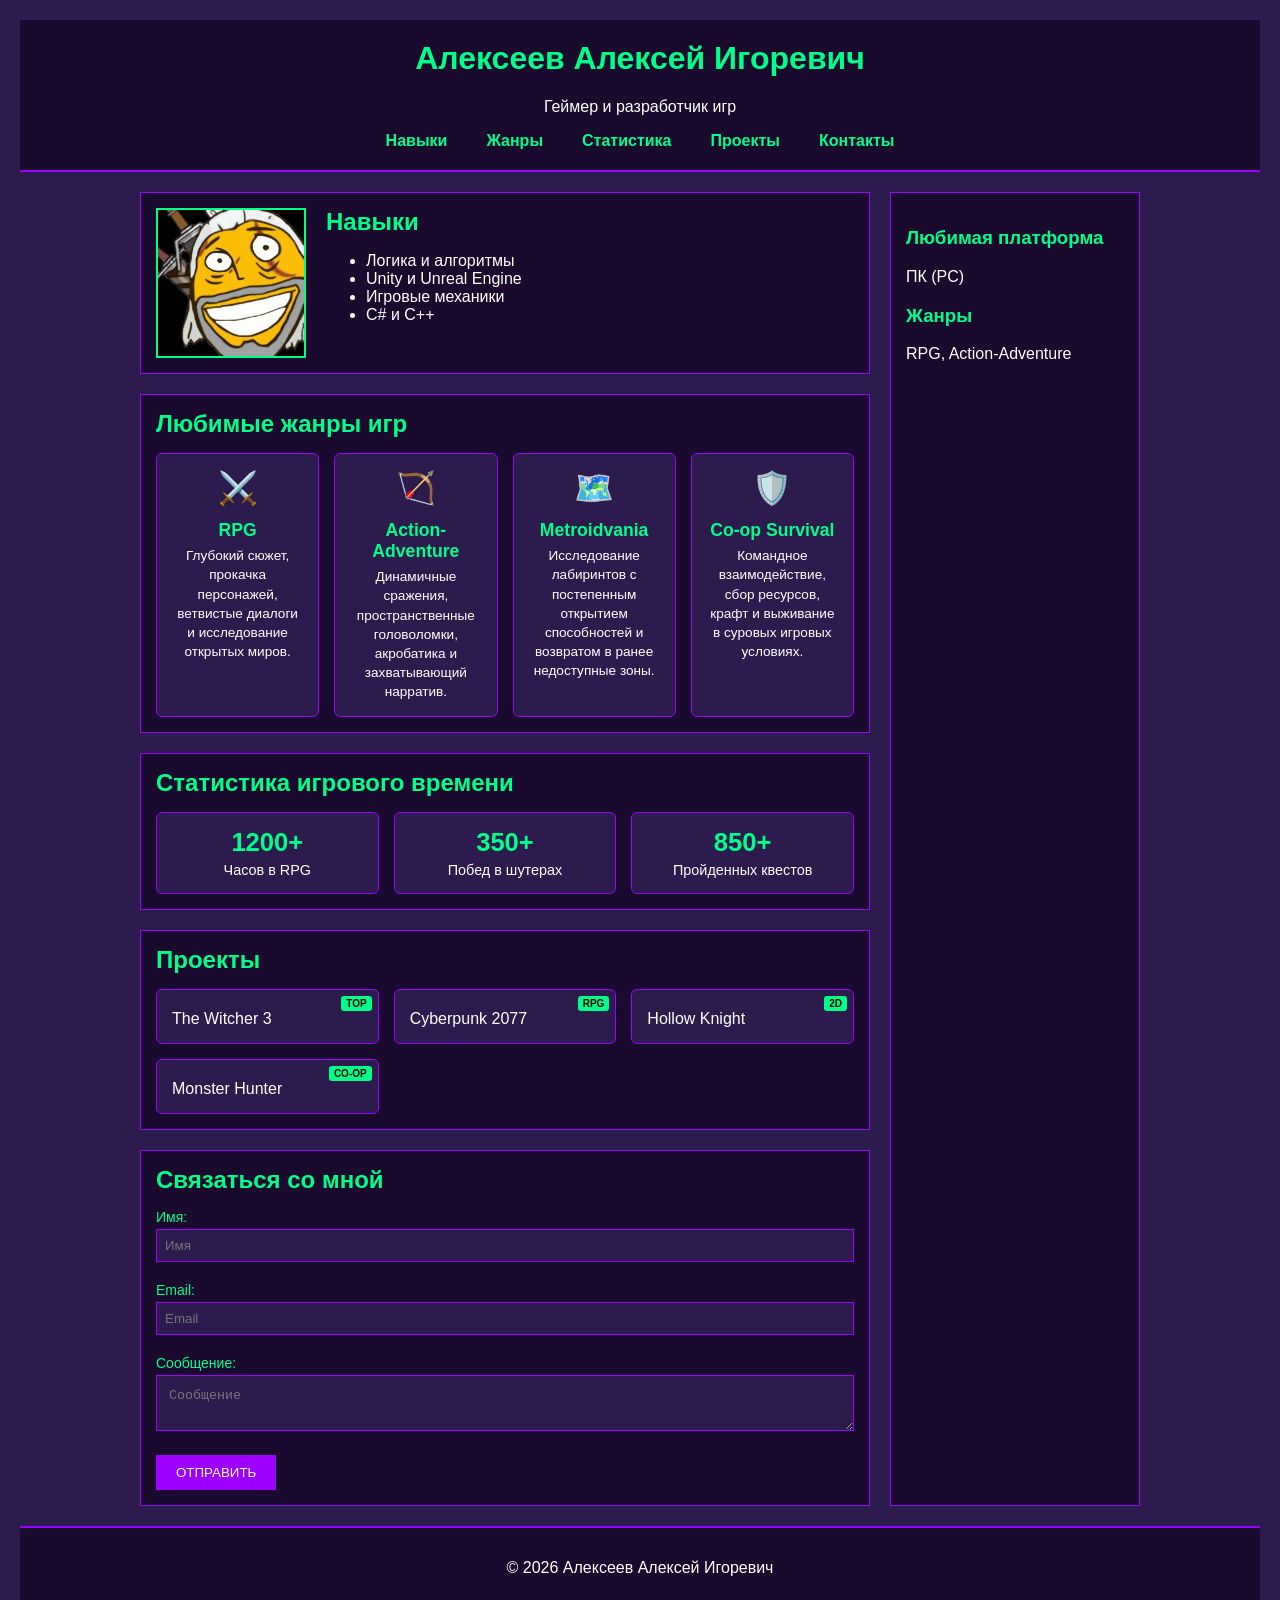
==== 932403.alekseev.aleksei.lab3/index.html @ da5739fb "Добавлены Flexbox, Grid-дашборд и адаптивные стили - Добавлено адаптивное меню навигации в шапку - Р" ====
<!DOCTYPE html>
<html lang="ru">
<head>
    <meta charset="UTF-8">
    <meta name="viewport" content="width=device-width, initial-scale=1.0">
    <title>О себе 5 вариант</title>
    <link rel="stylesheet" href="style.css">
    
    <style>
        textarea {
            padding: 12px;
            resize: vertical;
        }
    </style>
</head>
<body>
    <header>
        <h1>Алексеев Алексей Игоревич</h1>
        <p>Геймер и разработчик игр</p>
        
        <!-- Navbar -->
        <nav class="main-nav">
            <ul class="nav-list">
                <li><a href="#skills">Навыки</a></li>
                <li><a href="#genres">Жанры</a></li>
                <li><a href="#dashboard">Статистика</a></li>
                <li><a href="#projects">Проекты</a></li>
                <li><a href="#contact">Контакты</a></li>
            </ul>
        </nav>
    </header>

    <main>
        <div class="main-content">
            <section class="skills-section" id="skills">
                <img src="Pictures/profilepic.jpg" alt="Steam_profile_pic" width="150" height="150">
                <div class="skills-content">
                    <h2>Навыки</h2>
                    <ul>
                        <li>Логика и алгоритмы</li>
                        <li>Unity и Unreal Engine</li>
                        <li>Игровые механики</li>
                        <li>C# и C++</li>
                    </ul>
                </div>
            </section>

            <!--  Flexx-cards -->
            <section id="genres" class="genres-section">
                <h2>Любимые жанры игр</h2>
                <div class="genres-container">
                    <article class="genre-card">
                        <div class="genre-icon">⚔️</div>
                        <h3>RPG</h3>
                        <p>Глубокий сюжет, прокачка персонажей, ветвистые диалоги и исследование открытых миров.</p>
                    </article>

                    <article class="genre-card">
                        <div class="genre-icon">🏹</div>
                        <h3>Action-Adventure</h3>
                        <p>Динамичные сражения, пространственные головоломки, акробатика и захватывающий нарратив.</p>
                    </article>

                    <article class="genre-card">
                        <div class="genre-icon">🗺️</div>
                        <h3>Metroidvania</h3>
                        <p>Исследование лабиринтов с постепенным открытием способностей и возвратом в ранее недоступные зоны.</p>
                    </article>

                    <article class="genre-card">
                        <div class="genre-icon">🛡️</div>
                        <h3>Co-op Survival</h3>
                        <p>Командное взаимодействие, сбор ресурсов, крафт и выживание в суровых игровых условиях.</p>
                    </article>
                </div>
            </section>

            <!-- Grid dashboard -->
            <section id="dashboard" class="dashboard-section">
                <h2>Статистика игрового времени</h2>
                <div class="stats-grid">
                    <div class="stat-card">
                        <span class="stat-value">1200+</span>
                        <span class="stat-label">Часов в RPG</span>
                    </div>
                    <div class="stat-card">
                        <span class="stat-value">350+</span>
                        <span class="stat-label">Побед в шутерах</span>
                    </div>
                    <div class="stat-card">
                        <span class="stat-value">850+</span>
                        <span class="stat-label">Пройденных квестов</span>
                    </div>
                </div>
            </section>

            <section id="projects">
                <h2>Проекты</h2>
                <ul class="projects-list">
                    <li class="project-card">
                        The Witcher 3
                        <span class="project-badge">TOP</span>
                    </li>
                    <li class="project-card">
                        Cyberpunk 2077
                        <span class="project-badge">RPG</span>
                    </li>
                    <li class="project-card">
                        Hollow Knight
                        <span class="project-badge">2D</span>
                    </li>
                    <li class="project-card">
                        Monster Hunter
                        <span class="project-badge">CO-OP</span>
                    </li>
                </ul>
            </section>

            <section id="contact">
                <h2>Связаться со мной</h2>
                <form>
                    <label for="name-input">Имя:</label>
                    <input type="text" id="name-input" name="name" placeholder="Имя" required>

                    <label for="email-input">Email:</label>
                    <input type="email" id="email-input" name="email" placeholder="Email" required>

                    <label for="message-input">Сообщение:</label>
                    <textarea id="message-input" name="message" placeholder="Сообщение"></textarea>

                    <button type="submit">Отправить</button>
                </form>
            </section>
        </div>

        <aside>
            <h3>Любимая платформа</h3>
            <p>ПК (PC)</p>
            <h3>Жанры</h3>
            <p>RPG, Action-Adventure</p>
        </aside>
    </main>

    <footer>
        <p>&copy; 2026 Алексеев Алексей Игоревич</p>
    </footer>
</body>
</html>
---- 932403.alekseev.aleksei.lab3/style.css ----
* {
    box-sizing: border-box;
}

:root {
    --bg-main: #2d1b4e;
    --bg-card: #1a0b2e;
    --accent: #00ff88;
    --border-purple: #9d00ff;
    --link-visited: #d899ff;
    --font-main: Arial, sans-serif;
    --color-white: #ffffff;
    --color-black: #000000;
}

html, body {
    max-width: 100%;
    overflow-x: hidden; /* Горизонтальная прокрутка */
}

body {
    background-color: var(--bg-main);
    color: var(--color-white);
    font-family: var(--font-main);
    margin: 0;
    padding: 20px;
}

header {
    position: static;
    background-color: var(--bg-card);
    padding: 20px;
    text-align: center;
    border-bottom: 2px solid var(--border-purple);
}

header h1 {
    color: var(--accent);
    margin-top: 0;
}

/* 1. Flexbox: navbar */
.main-nav {
    margin-top: 15px;
}

.nav-list {
    display: flex;
    justify-content: center;
    flex-wrap: wrap;
    gap: 15px;
    list-style: none;
    padding: 0;
    margin: 0;
}

.nav-list a {
    color: var(--accent);
    text-decoration: none;
    font-weight: bold;
    padding: 8px 12px;
    border-radius: 4px;
    transition: background-color 0.2s ease;
}

.nav-list a:hover {
    background-color: rgba(0, 255, 136, 0.15);
}

main {
    max-width: 1000px;
    margin: 20px auto;
    display: grid;
    grid-template-columns: 1fr 250px;
    gap: 20px;
}

.main-content {
    display: flex;
    flex-direction: column;
    gap: 20px;
}

section {
    background-color: var(--bg-card);
    padding: 15px;
    border: 1px solid var(--border-purple);
}

section h2 {
    color: var(--accent);
    margin-top: 0;
    margin-bottom: 15px;
}

/* Flexbox: genre cards */
.genres-container {
    display: flex;
    flex-wrap: wrap;
    gap: 15px;
}

.genre-card {
    background-color: var(--bg-main);
    border: 1px solid var(--border-purple);
    border-radius: 6px;
    padding: 15px;
    flex: 1 1 22%; /* Для 4 карточек */
    min-width: 160px;
    display: flex;
    flex-direction: column;
    align-items: center;
    text-align: center;
    transition: transform 0.2s ease, box-shadow 0.2s ease;
    cursor:pointer;
}

.genre-card:hover {
    transform: translateY(-5px);
    box-shadow: 0 8px 15px rgba(157, 0, 255, 0.4);
}

.genre-icon {
    font-size: 2rem;
    margin-bottom: 8px;
}

.genre-card h3 {
    color: var(--accent);
    margin: 5px 0;
    font-size: 1.1rem;
}

.genre-card p {
    font-size: 0.85rem;
    line-height: 1.4;
    margin: 0;
}

/* Grid-dash */
.stats-grid {
    display: grid;
    grid-template-columns: repeat(3, 1fr);
    gap: 15px;
}

.stat-card {
    background-color: var(--bg-main);
    border: 1px solid var(--border-purple);
    border-radius: 6px;
    padding: 15px;
    text-align: center;
    display: flex;
    flex-direction: column;
    justify-content: center;
    align-items: center;
}

.stat-value {
    font-size: 1.6rem;
    font-weight: bold;
    color: var(--accent);
    margin-bottom: 5px;
}

.stat-label {
    font-size: 0.9rem;
    color: var(--color-white);
}

/* Project cards */
.projects-list {
    display: grid;
    grid-template-columns: repeat(auto-fit, minmax(180px, 1fr));
    gap: 15px;
    list-style: none;
    padding: 0;
    margin: 0;
}

.project-card {
    position: relative;
    background-color: var(--bg-main);
    border: 1px solid var(--border-purple);
    padding: 20px 15px 15px 15px;
    border-radius: 6px;
    transition: transform 0.2s ease, box-shadow 0.2s ease;
    cursor: pointer;
}

.project-badge {
    position: absolute;
    top: 6px;
    right: 6px;
    font-size: 10px;
    font-weight: bold;
    color: var(--color-black);
    background-color: var(--accent);
    padding: 2px 5px;
    border-radius: 3px;
    text-transform: uppercase;
}

.project-card:hover {
    transform: translateY(-5px);
    box-shadow: 0 8px 15px rgba(157, 0, 255, 0.4);
}

.project-card:active {
    transform: translateY(2px);
    box-shadow: 0 2px 5px rgba(157, 0, 255, 0.2);
}

aside {
    background-color: var(--bg-card);
    padding: 15px;
    border: 1px solid var(--border-purple);
    box-sizing: border-box;
}

aside h3 {
    color: var(--accent);
}

a:link {
    color: var(--accent);
    text-decoration: none;
}

a:visited {
    color: var(--link-visited);
}

a:hover {
    text-decoration: underline;
}

footer {
    text-align: center;
    padding: 15px;
    background-color: var(--bg-card);
    border-top: 2px solid var(--border-purple);
    margin-top: 20px;
}

form label {
    display: block;
    margin-top: 10px;
    margin-bottom: 4px;
    font-size: 14px;
    color: var(--accent);
}

form input,
form textarea {
    width: 100%;
    margin-bottom: 10px;
    background-color: var(--bg-main);
    border: 1px solid var(--border-purple);
    box-sizing: border-box;
    color: var(--color-white);
    user-select: auto;
}

form input {
    padding: 8px;
}

form input:focus,
form textarea:focus,
form button:focus {
    outline: 2px solid var(--accent);
    box-shadow: 0 0 8px var(--accent);
}

form button {
    background-color: var(--border-purple);
    color: var(--color-white);
    padding: 10px 20px;
    border: none;
    cursor: pointer;
    margin-top: 10px;
    text-transform: uppercase;
    transition: background-color 0.2s ease, transform 0.1s ease;
}

form button:hover {
    background-color: var(--accent);
    color: var(--color-black);
}

form button:active {
    transform: translateY(2px);
}

.skills-section {
    display: flex;
    align-items: flex-start;
    gap: 20px;
}

.skills-section img {
    flex-shrink: 0;
    border: 2px solid var(--accent);
}

.skills-content {
    flex-grow: 1;
}

/* Планшеты */
@media (max-width: 992px) {
    main {
        grid-template-columns: 1fr;
    }

    .genre-card {
        flex: 1 1 calc(50% - 15px);
    }
}

/* Мобильные устройства */
@media (max-width: 600px) {
    body {
        padding: 10px;
    }

    .nav-list {
        flex-direction: column;
        align-items: center;
        gap: 8px;
    }

    .genre-card {
        flex: 1 1 100%;
    }

    .stats-grid {
        grid-template-columns: 1fr;
    }

    .skills-section {
        flex-direction: column;
        align-items: center;
        text-align: center;
    }
}
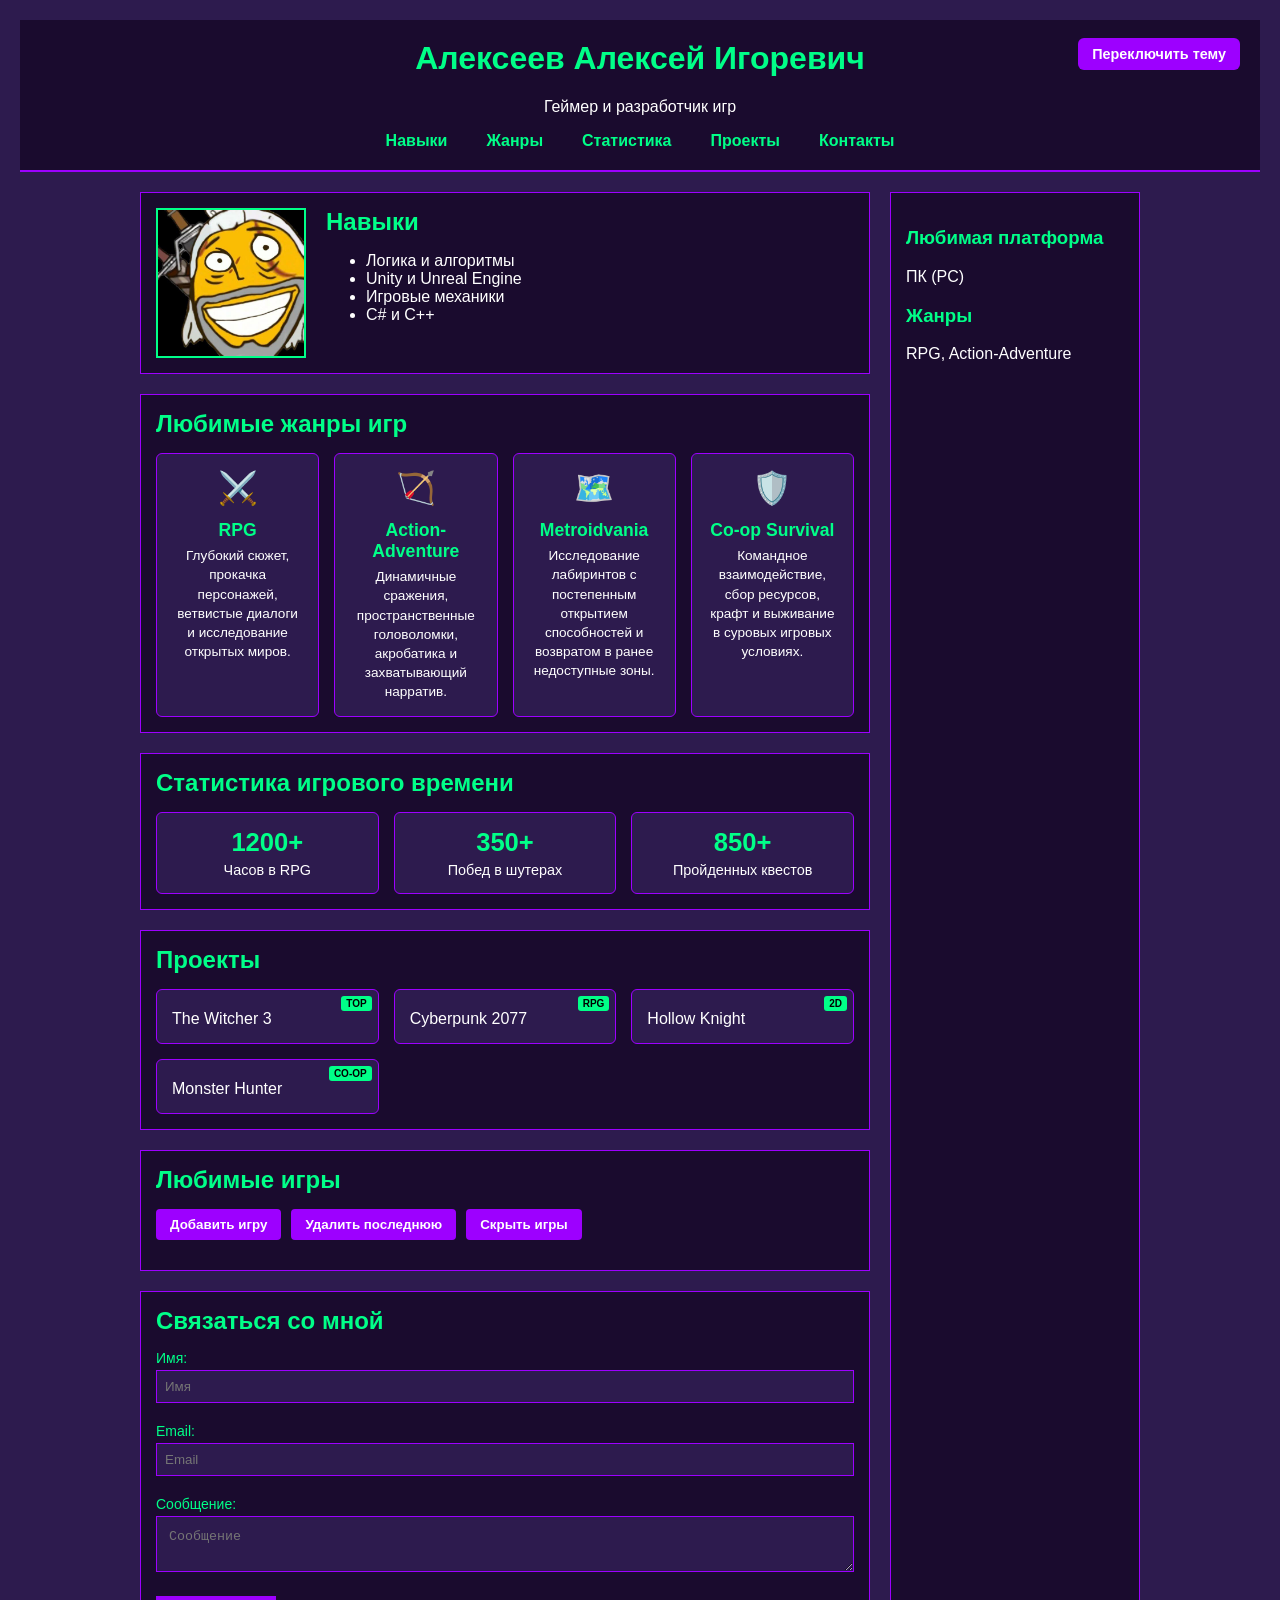
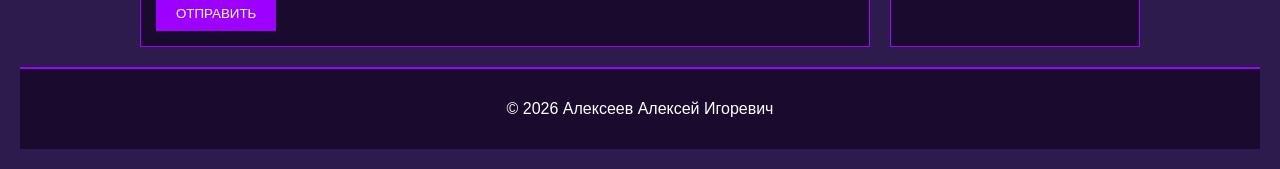
==== commit 2990b418: "Сделана лабораторная 5" ====
--- a/932403.alekseev.aleksei.lab3/index.html
+++ b/932403.alekseev.aleksei.lab3/index.html
@@ -13,12 +13,12 @@
         }
     </style>
 </head>
-<body>
+<body class="theme-dark">
     <header>
         <h1>Алексеев Алексей Игоревич</h1>
+        <button id="theme-toggle" type="button">Переключить тему</button>
         <p>Геймер и разработчик игр</p>
         
-        <!-- Navbar -->
         <nav class="main-nav">
             <ul class="nav-list">
                 <li><a href="#skills">Навыки</a></li>
@@ -45,7 +45,6 @@
                 </div>
             </section>
 
-            <!--  Flexx-cards -->
             <section id="genres" class="genres-section">
                 <h2>Любимые жанры игр</h2>
                 <div class="genres-container">
@@ -75,7 +74,6 @@
                 </div>
             </section>
 
-            <!-- Grid dashboard -->
             <section id="dashboard" class="dashboard-section">
                 <h2>Статистика игрового времени</h2>
                 <div class="stats-grid">
@@ -116,6 +114,16 @@
                 </ul>
             </section>
 
+            <section id="games-section">
+                <h2>Любимые игры</h2>
+                <div class="games-controls">
+                    <button id="add-game" type="button">Добавить игру</button>
+                    <button id="delete-last" type="button">Удалить последнюю</button>
+                    <button id="toggle-games" type="button">Скрыть игры</button>
+                </div>
+                <div id="games-container" class="games-container"></div>
+            </section>
+
             <section id="contact">
                 <h2>Связаться со мной</h2>
                 <form>
@@ -144,5 +152,6 @@
     <footer>
         <p>&copy; 2026 Алексеев Алексей Игоревич</p>
     </footer>
+<script src="script.js"></script>
 </body>
 </html>
--- a/932403.alekseev.aleksei.lab3/style.css
+++ b/932403.alekseev.aleksei.lab3/style.css
@@ -3,31 +3,63 @@
 }
 
 :root {
+    /* Базовые цвета  */
+    --color-white: #ffffff;
+    --color-black: #000000;
+    --color-red: #c62828;
+    --color-red-hover: #b71c1c;
+    --color-gold: #ffd700;
+
+    --font-main: Arial, sans-serif;
+
+    /* Тёмная тема */
     --bg-main: #2d1b4e;
     --bg-card: #1a0b2e;
     --accent: #00ff88;
     --border-purple: #9d00ff;
     --link-visited: #d899ff;
-    --font-main: Arial, sans-serif;
-    --color-white: #ffffff;
-    --color-black: #000000;
+
+    --text-main: var(--color-white);
+    --text-inverse: var(--color-black);
+
+    --shadow-purple: #9d00ff66;
+    --shadow-purple-soft: #9d00ff33;
+
+    --nav-hover: #00ff8826;
+
+    --card-bg-light: #faf8ff;
+    --border-light: #ddd6fe;
+}
+
+body.theme-light {
+    /* Светлая тема */
+    --bg-main: #f7f4fc;
+    --bg-card: var(--color-white);
+    --accent: #6d28d9;
+    --border-purple: #a78bfa;
+    --link-visited: #7c3aed;
+
+    --text-main: #1f1b24;
+    --text-inverse: var(--color-white);
+
+    --nav-hover: #6d28d914;
 }
 
 html, body {
     max-width: 100%;
-    overflow-x: hidden; /* Горизонтальная прокрутка */
+    overflow-x: hidden;
 }
 
 body {
     background-color: var(--bg-main);
-    color: var(--color-white);
+    color: var(--text-main);
     font-family: var(--font-main);
     margin: 0;
     padding: 20px;
 }
 
 header {
-    position: static;
+    position: relative;
     background-color: var(--bg-card);
     padding: 20px;
     text-align: center;
@@ -39,7 +71,26 @@
     margin-top: 0;
 }
 
-/* 1. Flexbox: navbar */
+#theme-toggle {
+    position: absolute;
+    top: 18px;
+    right: 20px;
+    background-color: var(--border-purple);
+    color: var(--text-main);
+    border: none;
+    padding: 8px 14px;
+    border-radius: 6px;
+    cursor: pointer;
+    font-weight: bold;
+    font-size: 0.9rem;
+    z-index: 2;
+}
+
+#theme-toggle:hover {
+    background-color: var(--accent);
+    color: var(--text-inverse);
+}
+
 .main-nav {
     margin-top: 15px;
 }
@@ -64,7 +115,11 @@
 }
 
 .nav-list a:hover {
-    background-color: rgba(0, 255, 136, 0.15);
+    background-color: var(--nav-hover);
+}
+
+body.theme-light .nav-list a:hover {
+    background-color: var(--nav-hover);
 }
 
 main {
@@ -93,7 +148,6 @@
     margin-bottom: 15px;
 }
 
-/* Flexbox: genre cards */
 .genres-container {
     display: flex;
     flex-wrap: wrap;
@@ -105,19 +159,19 @@
     border: 1px solid var(--border-purple);
     border-radius: 6px;
     padding: 15px;
-    flex: 1 1 22%; /* Для 4 карточек */
+    flex: 1 1 22%;
     min-width: 160px;
     display: flex;
     flex-direction: column;
     align-items: center;
     text-align: center;
     transition: transform 0.2s ease, box-shadow 0.2s ease;
-    cursor:pointer;
+    cursor: pointer;
 }
 
 .genre-card:hover {
     transform: translateY(-5px);
-    box-shadow: 0 8px 15px rgba(157, 0, 255, 0.4);
+    box-shadow: 0 8px 15px var(--shadow-purple);
 }
 
 .genre-icon {
@@ -137,7 +191,6 @@
     margin: 0;
 }
 
-/* Grid-dash */
 .stats-grid {
     display: grid;
     grid-template-columns: repeat(3, 1fr);
@@ -165,10 +218,9 @@
 
 .stat-label {
     font-size: 0.9rem;
-    color: var(--color-white);
-}
-
-/* Project cards */
+    color: var(--text-main);
+}
+
 .projects-list {
     display: grid;
     grid-template-columns: repeat(auto-fit, minmax(180px, 1fr));
@@ -194,7 +246,7 @@
     right: 6px;
     font-size: 10px;
     font-weight: bold;
-    color: var(--color-black);
+    color: var(--text-inverse);
     background-color: var(--accent);
     padding: 2px 5px;
     border-radius: 3px;
@@ -203,19 +255,18 @@
 
 .project-card:hover {
     transform: translateY(-5px);
-    box-shadow: 0 8px 15px rgba(157, 0, 255, 0.4);
+    box-shadow: 0 8px 15px var(--shadow-purple);
 }
 
 .project-card:active {
     transform: translateY(2px);
-    box-shadow: 0 2px 5px rgba(157, 0, 255, 0.2);
+    box-shadow: 0 2px 5px var(--shadow-purple-soft);
 }
 
 aside {
     background-color: var(--bg-card);
     padding: 15px;
     border: 1px solid var(--border-purple);
-    box-sizing: border-box;
 }
 
 aside h3 {
@@ -258,7 +309,7 @@
     background-color: var(--bg-main);
     border: 1px solid var(--border-purple);
     box-sizing: border-box;
-    color: var(--color-white);
+    color: var(--text-main);
     user-select: auto;
 }
 
@@ -275,7 +326,7 @@
 
 form button {
     background-color: var(--border-purple);
-    color: var(--color-white);
+    color: var(--text-main);
     padding: 10px 20px;
     border: none;
     cursor: pointer;
@@ -286,7 +337,7 @@
 
 form button:hover {
     background-color: var(--accent);
-    color: var(--color-black);
+    color: var(--text-inverse);
 }
 
 form button:active {
@@ -308,7 +359,95 @@
     flex-grow: 1;
 }
 
-/* Планшеты */
+/* Игры */
+.games-controls {
+    display: flex;
+    flex-wrap: wrap;
+    gap: 10px;
+    margin-bottom: 15px;
+}
+
+.games-controls button {
+    background-color: var(--border-purple);
+    color: var(--text-main);
+    border: none;
+    padding: 8px 14px;
+    cursor: pointer;
+    border-radius: 4px;
+    font-weight: bold;
+}
+
+.games-controls button:hover {
+    background-color: var(--accent);
+    color: var(--text-inverse);
+}
+
+.games-container {
+    display: grid;
+    grid-template-columns: repeat(auto-fit, minmax(220px, 1fr));
+    gap: 15px;
+}
+
+.game-card {
+    background-color: var(--bg-main);
+    border: 1px solid var(--border-purple);
+    border-radius: 6px;
+    padding: 15px;
+    display: flex;
+    flex-direction: column;
+    gap: 8px;
+}
+
+.game-card h3 {
+    color: var(--accent);
+    margin: 0;
+    font-size: 1.15rem;
+}
+
+.game-card p {
+    margin: 0;
+    font-size: 0.95rem;
+}
+
+.game-card button {
+    align-self: flex-start;
+    margin-top: 8px;
+    background-color: var(--color-red);
+    color: var(--color-white);
+    border: none;
+    padding: 6px 12px;
+    cursor: pointer;
+    border-radius: 4px;
+}
+
+.game-card button:hover {
+    background-color: var(--color-red-hover);
+}
+
+.rating {
+    color: var(--color-gold);
+    font-size: 1.1rem;
+    letter-spacing: 2px;
+}
+
+.hidden {
+    display: none !important;
+}
+
+/* Светлая тема — допы */
+body.theme-light .genre-card,
+body.theme-light .stat-card,
+body.theme-light .project-card,
+body.theme-light .game-card {
+    background-color: var(--card-bg-light);
+    border-color: var(--border-light);
+}
+
+body.theme-light form input,
+body.theme-light form textarea {
+    background-color: var(--card-bg-light);
+}
+
 @media (max-width: 992px) {
     main {
         grid-template-columns: 1fr;
@@ -319,7 +458,6 @@
     }
 }
 
-/* Мобильные устройства */
 @media (max-width: 600px) {
     body {
         padding: 10px;
@@ -344,4 +482,10 @@
         align-items: center;
         text-align: center;
     }
+
+    #theme-toggle {
+        position: static;
+        margin: 10px auto;
+        display: block;
+    }
 }
